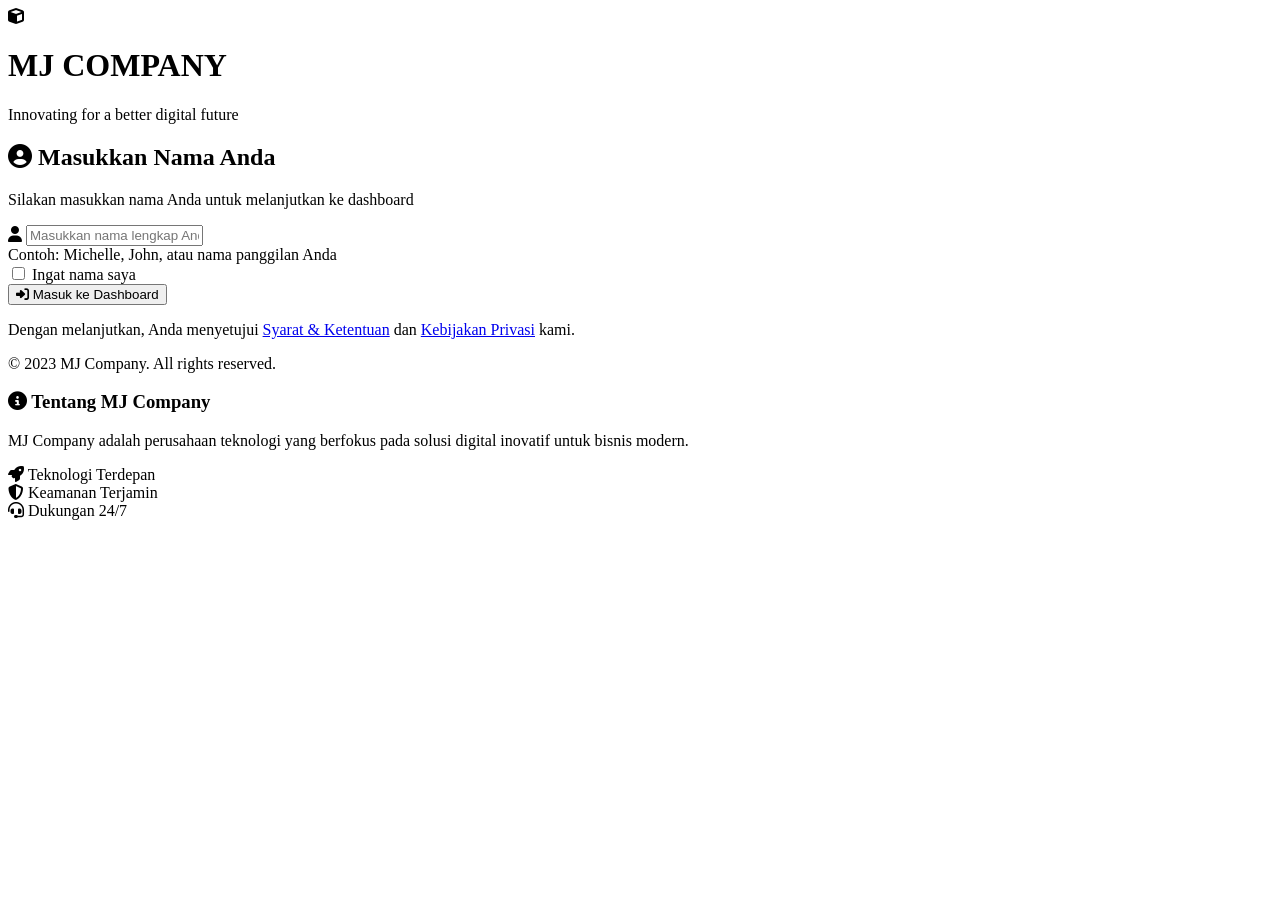
==== index.html @ e9b28d26 "first" ====
<!DOCTYPE html>
<html lang="id">
<head>
    <meta charset="UTF-8">
    <meta name="viewport" content="width=device-width, initial-scale=1.0">
    <title>MJ Company - Masuk</title>
    <link rel="stylesheet" href="https://cdnjs.cloudflare.com/ajax/libs/font-awesome/6.4.0/css/all.min.css">
    <link rel="stylesheet" href="css/style.css">
</head>
<body>
    <div class="login-container">
        <div class="login-background">
            <div class="floating-shapes">
                <div class="shape shape-1"></div>
                <div class="shape shape-2"></div>
                <div class="shape shape-3"></div>
                <div class="shape shape-4"></div>
            </div>
        </div>
        
        <div class="login-box">
            <div class="login-logo">
                <div class="logo-icon">
                    <div class="logo-animation">
                        <i class="fas fa-cube"></i>
                    </div>
                </div>
                <h1>MJ COMPANY</h1>
                <p class="tagline">Innovating for a better digital future</p>
            </div>
            
            <form id="loginForm" class="login-form">
                <div class="form-header">
                    <h2><i class="fas fa-user-circle"></i> Masukkan Nama Anda</h2>
                    <p>Silakan masukkan nama Anda untuk melanjutkan ke dashboard</p>
                </div>
                
                <div class="form-group">
                    <div class="input-with-icon">
                        <i class="fas fa-user"></i>
                        <input type="text" id="userName" placeholder="Masukkan nama lengkap Anda" required>
                    </div>
                    <div class="hint-text">Contoh: Michelle, John, atau nama panggilan Anda</div>
                    <div class="error-message" id="nameError"></div>
                </div>
                
                <div class="form-options">
                    <div class="checkbox-group">
                        <input type="checkbox" id="rememberName">
                        <label for="rememberName">Ingat nama saya</label>
                    </div>
                </div>
                
                <button type="submit" class="btn-login">
                    <i class="fas fa-sign-in-alt"></i> Masuk ke Dashboard
                </button>
                
                <div class="login-footer">
                    <p class="terms">
                        Dengan melanjutkan, Anda menyetujui <a href="#">Syarat & Ketentuan</a> dan <a href="#">Kebijakan Privasi</a> kami.
                    </p>
                    <p class="copyright">© 2023 MJ Company. All rights reserved.</p>
                </div>
            </form>
        </div>
        
        <div class="login-sidebar">
            <div class="sidebar-content">
                <h3><i class="fas fa-info-circle"></i> Tentang MJ Company</h3>
                <p>MJ Company adalah perusahaan teknologi yang berfokus pada solusi digital inovatif untuk bisnis modern.</p>
                
                <div class="features">
                    <div class="feature">
                        <i class="fas fa-rocket"></i>
                        <span>Teknologi Terdepan</span>
                    </div>
                    <div class="feature">
                        <i class="fas fa-shield-alt"></i>
                        <span>Keamanan Terjamin</span>
                    </div>
                    <div class="feature">
                        <i class="fas fa-headset"></i>
                        <span>Dukungan 24/7</span>
                    </div>
                </div>
            </div>
        </div>
    </div>

    <script src="js/script.js"></script>
</body>
</html>
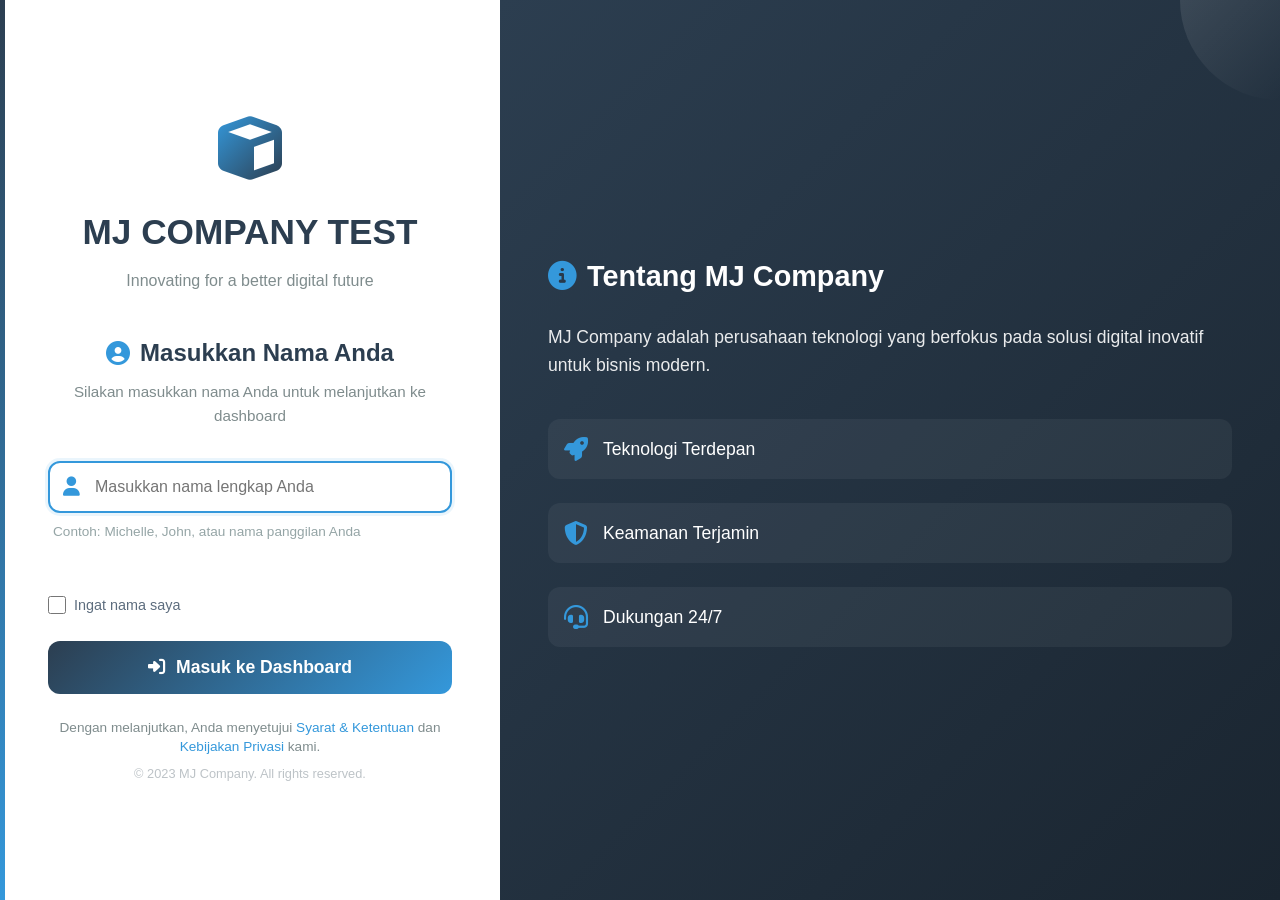
==== commit ec4ec250: "fix5" ====
--- a/index.html
+++ b/index.html
@@ -25,7 +25,7 @@
                         <i class="fas fa-cube"></i>
                     </div>
                 </div>
-                <h1>MJ COMPANY</h1>
+                <h1>MJ COMPANY TEST</h1>
                 <p class="tagline">Innovating for a better digital future</p>
             </div>
             
--- a/css/style.css
+++ b/css/style.css
@@ -0,0 +1,1251 @@
+/* ================================
+   RESET & VARIABLES
+   ================================ */
+:root {
+    --primary-color: #2c3e50;
+    --secondary-color: #3498db;
+    --accent-color: #e74c3c;
+    --light-color: #ecf0f1;
+    --dark-color: #2c3e50;
+    --shadow: 0 5px 15px rgba(0, 0, 0, 0.1);
+    --gradient: linear-gradient(135deg, #2c3e50 0%, #3498db 100%);
+    --border-radius: 12px;
+    --transition: all 0.3s ease;
+}
+
+* {
+    margin: 0;
+    padding: 0;
+    box-sizing: border-box;
+    font-family: 'Segoe UI', Tahoma, Geneva, Verdana, sans-serif;
+}
+
+body {
+    color: #333;
+    line-height: 1.6;
+    min-height: 100vh;
+    background-color: #f8f9fa;
+}
+
+/* ================================
+   UTILITIES
+   ================================ */
+.container {
+    max-width: 1200px;
+    margin: 0 auto;
+    padding: 0 2rem;
+}
+
+.btn {
+    display: inline-block;
+    background-color: var(--secondary-color);
+    color: white;
+    padding: 0.8rem 1.5rem;
+    border-radius: 8px;
+    text-decoration: none;
+    font-weight: 600;
+    border: none;
+    cursor: pointer;
+    transition: var(--transition);
+}
+
+.btn:hover {
+    background-color: #2980b9;
+    transform: translateY(-2px);
+}
+
+.animate {
+    animation: fadeIn 0.8s ease forwards;
+}
+
+.delay-1 { animation-delay: 0.2s; }
+.delay-2 { animation-delay: 0.4s; }
+.delay-3 { animation-delay: 0.6s; }
+
+@keyframes fadeIn {
+    from { opacity: 0; transform: translateY(20px); }
+    to { opacity: 1; transform: translateY(0); }
+}
+
+/* ================================
+   HEADER & NAVIGASI (UNTUK SEMUA HALAMAN)
+   ================================ */
+header {
+    background: var(--gradient);
+    color: white;
+    padding: 1rem 2rem;
+    box-shadow: var(--shadow);
+    position: sticky;
+    top: 0;
+    z-index: 1000;
+}
+
+.header-container {
+    display: flex;
+    justify-content: space-between;
+    align-items: center;
+    max-width: 1200px;
+    margin: 0 auto;
+}
+
+.logo {
+    display: flex;
+    align-items: center;
+    gap: 10px;
+    font-size: 1.8rem;
+    font-weight: bold;
+    text-decoration: none;
+    color: white;
+}
+
+.logo i {
+    color: #e74c3c;
+    font-size: 2.2rem;
+}
+
+nav ul {
+    display: flex;
+    list-style: none;
+    gap: 1.5rem;
+}
+
+nav a {
+    color: white;
+    text-decoration: none;
+    font-weight: 600;
+    padding: 0.5rem 1rem;
+    border-radius: 5px;
+    transition: var(--transition);
+}
+
+nav a:hover, nav a.active {
+    background-color: rgba(255, 255, 255, 0.2);
+    transform: translateY(-3px);
+}
+
+.highlight {
+    background-color: var(--accent-color);
+}
+
+.highlight:hover {
+    background-color: #c0392b;
+}
+
+.logout-btn {
+    background-color: #e74c3c !important;
+    margin-left: 10px;
+}
+
+.logout-btn:hover {
+    background-color: #c0392b !important;
+}
+
+/* ================================
+   FOOTER (UNTUK SEMUA HALAMAN)
+   ================================ */
+footer {
+    background-color: var(--primary-color);
+    color: white;
+    padding: 2rem;
+    text-align: center;
+    margin-top: 3rem;
+}
+
+.footer-content {
+    max-width: 1200px;
+    margin: 0 auto;
+    display: flex;
+    flex-direction: column;
+    align-items: center;
+    gap: 1.5rem;
+}
+
+.social-icons {
+    display: flex;
+    gap: 1rem;
+    margin: 1rem 0;
+}
+
+.social-icons a {
+    display: inline-flex;
+    align-items: center;
+    justify-content: center;
+    width: 40px;
+    height: 40px;
+    background-color: rgba(255, 255, 255, 0.1);
+    border-radius: 50%;
+    color: white;
+    text-decoration: none;
+    transition: var(--transition);
+}
+
+.social-icons a:hover {
+    background-color: var(--secondary-color);
+    transform: translateY(-5px);
+}
+
+/* ================================
+   HALAMAN LOGIN (INDEX.HTML)
+   ================================ */
+.login-container {
+    display: flex;
+    min-height: 100vh;
+    background: linear-gradient(135deg, #f5f7fa 0%, #e4e8f0 100%);
+    position: relative;
+}
+
+.login-background {
+    position: absolute;
+    width: 100%;
+    height: 100%;
+    z-index: 1;
+}
+
+.floating-shapes {
+    position: absolute;
+    width: 100%;
+    height: 100%;
+}
+
+.shape {
+    position: absolute;
+    border-radius: 50%;
+    background: linear-gradient(135deg, rgba(52, 152, 219, 0.1) 0%, rgba(41, 128, 185, 0.05) 100%);
+}
+
+.shape-1 {
+    width: 300px;
+    height: 300px;
+    top: -150px;
+    right: -100px;
+}
+
+.shape-2 {
+    width: 200px;
+    height: 200px;
+    bottom: 100px;
+    left: -50px;
+    background: linear-gradient(135deg, rgba(231, 76, 60, 0.1) 0%, rgba(192, 57, 43, 0.05) 100%);
+}
+
+.shape-3 {
+    width: 150px;
+    height: 150px;
+    top: 50%;
+    left: 10%;
+    background: linear-gradient(135deg, rgba(46, 204, 113, 0.1) 0%, rgba(39, 174, 96, 0.05) 100%);
+}
+
+.shape-4 {
+    width: 100px;
+    height: 100px;
+    bottom: 200px;
+    right: 20%;
+}
+
+.login-box {
+    flex: 1;
+    max-width: 500px;
+    background: white;
+    padding: 3rem;
+    z-index: 2;
+    display: flex;
+    flex-direction: column;
+    justify-content: center;
+    box-shadow: 0 0 40px rgba(0, 0, 0, 0.1);
+    position: relative;
+    overflow: hidden;
+}
+
+.login-box::before {
+    content: '';
+    position: absolute;
+    top: 0;
+    left: 0;
+    width: 5px;
+    height: 100%;
+    background: var(--gradient);
+}
+
+.login-logo {
+    text-align: center;
+    margin-bottom: 2.5rem;
+}
+
+.logo-icon {
+    margin-bottom: 1.5rem;
+}
+
+.logo-animation {
+    display: inline-block;
+    animation: float 3s ease-in-out infinite;
+}
+
+.logo-animation i {
+    font-size: 4rem;
+    color: var(--secondary-color);
+    background: linear-gradient(135deg, var(--secondary-color), var(--primary-color));
+    -webkit-background-clip: text;
+    -webkit-text-fill-color: transparent;
+    background-clip: text;
+}
+
+@keyframes float {
+    0%, 100% { transform: translateY(0); }
+    50% { transform: translateY(-10px); }
+}
+
+.login-logo h1 {
+    color: var(--primary-color);
+    font-size: 2.2rem;
+    margin-bottom: 0.5rem;
+    font-weight: 700;
+}
+
+.tagline {
+    color: #7f8c8d;
+    font-size: 1rem;
+    font-weight: 400;
+}
+
+.form-header {
+    margin-bottom: 2rem;
+    text-align: center;
+}
+
+.form-header h2 {
+    color: var(--primary-color);
+    font-size: 1.5rem;
+    margin-bottom: 0.5rem;
+    display: flex;
+    align-items: center;
+    justify-content: center;
+    gap: 10px;
+}
+
+.form-header h2 i {
+    color: var(--secondary-color);
+}
+
+.form-header p {
+    color: #7f8c8d;
+    font-size: 0.95rem;
+}
+
+.login-form .form-group {
+    margin-bottom: 1.5rem;
+}
+
+.input-with-icon {
+    position: relative;
+    display: flex;
+    align-items: center;
+    margin-bottom: 0.5rem;
+}
+
+.input-with-icon i {
+    position: absolute;
+    left: 15px;
+    color: var(--secondary-color);
+    font-size: 1.2rem;
+}
+
+.input-with-icon input {
+    width: 100%;
+    padding: 15px 15px 15px 45px;
+    border: 2px solid #e1e5eb;
+    border-radius: var(--border-radius);
+    font-size: 1rem;
+    transition: var(--transition);
+    background: #f8f9fa;
+}
+
+.input-with-icon input:focus {
+    border-color: var(--secondary-color);
+    outline: none;
+    box-shadow: 0 0 0 3px rgba(52, 152, 219, 0.1);
+    background: white;
+}
+
+.hint-text {
+    font-size: 0.85rem;
+    color: #95a5a6;
+    margin-bottom: 0.5rem;
+    padding-left: 5px;
+}
+
+.error-message {
+    color: var(--accent-color);
+    font-size: 0.85rem;
+    min-height: 1.2rem;
+    padding-left: 5px;
+}
+
+.form-options {
+    display: flex;
+    justify-content: space-between;
+    align-items: center;
+    margin-bottom: 1.5rem;
+}
+
+.checkbox-group {
+    display: flex;
+    align-items: center;
+    gap: 8px;
+}
+
+.checkbox-group input {
+    width: 18px;
+    height: 18px;
+    cursor: pointer;
+}
+
+.checkbox-group label {
+    color: #5d6d7e;
+    font-size: 0.9rem;
+    cursor: pointer;
+}
+
+.btn-login {
+    width: 100%;
+    padding: 16px;
+    background: var(--gradient);
+    color: white;
+    border: none;
+    border-radius: var(--border-radius);
+    font-size: 1.1rem;
+    font-weight: 600;
+    cursor: pointer;
+    transition: var(--transition);
+    display: flex;
+    align-items: center;
+    justify-content: center;
+    gap: 10px;
+    margin-bottom: 1.5rem;
+}
+
+.btn-login:hover {
+    transform: translateY(-2px);
+    box-shadow: 0 5px 15px rgba(52, 152, 219, 0.3);
+}
+
+.login-footer {
+    text-align: center;
+    margin-top: 1rem;
+}
+
+.terms {
+    color: #7f8c8d;
+    font-size: 0.85rem;
+    margin-bottom: 0.5rem;
+    line-height: 1.4;
+}
+
+.terms a {
+    color: var(--secondary-color);
+    text-decoration: none;
+}
+
+.terms a:hover {
+    text-decoration: underline;
+}
+
+.copyright {
+    color: #bdc3c7;
+    font-size: 0.8rem;
+}
+
+.login-sidebar {
+    flex: 1;
+    background: linear-gradient(135deg, var(--primary-color) 0%, #1a2530 100%);
+    color: white;
+    padding: 3rem;
+    display: flex;
+    flex-direction: column;
+    justify-content: center;
+    z-index: 2;
+    position: relative;
+    overflow: hidden;
+}
+
+.login-sidebar::before {
+    content: '';
+    position: absolute;
+    top: 0;
+    right: 0;
+    width: 100px;
+    height: 100px;
+    background: linear-gradient(135deg, rgba(255, 255, 255, 0.1) 0%, rgba(255, 255, 255, 0) 100%);
+    border-radius: 0 0 0 100%;
+}
+
+.sidebar-content h3 {
+    font-size: 1.8rem;
+    margin-bottom: 1.5rem;
+    display: flex;
+    align-items: center;
+    gap: 10px;
+}
+
+.sidebar-content h3 i {
+    color: var(--secondary-color);
+}
+
+.sidebar-content p {
+    font-size: 1.1rem;
+    line-height: 1.6;
+    margin-bottom: 2.5rem;
+    opacity: 0.9;
+}
+
+.features {
+    display: flex;
+    flex-direction: column;
+    gap: 1.5rem;
+}
+
+.feature {
+    display: flex;
+    align-items: center;
+    gap: 15px;
+    padding: 1rem;
+    background: rgba(255, 255, 255, 0.05);
+    border-radius: var(--border-radius);
+    transition: var(--transition);
+}
+
+.feature:hover {
+    background: rgba(255, 255, 255, 0.1);
+    transform: translateX(5px);
+}
+
+.feature i {
+    font-size: 1.5rem;
+    color: var(--secondary-color);
+}
+
+.feature span {
+    font-size: 1.1rem;
+    font-weight: 500;
+}
+
+/* ================================
+   HALAMAN WELCOME (WELCOME.HTML)
+   ================================ */
+.welcome-section {
+    background-color: white;
+    border-radius: var(--border-radius);
+    padding: 3rem;
+    box-shadow: var(--shadow);
+    margin: 2rem auto;
+    text-align: center;
+    position: relative;
+    overflow: hidden;
+    max-width: 1200px;
+}
+
+.welcome-section::before {
+    content: "";
+    position: absolute;
+    top: 0;
+    left: 0;
+    width: 100%;
+    height: 5px;
+    background: var(--gradient);
+}
+
+.welcome-section h1 {
+    font-size: 2.5rem;
+    color: var(--primary-color);
+    margin-bottom: 1rem;
+}
+
+.welcome-section p {
+    font-size: 1.2rem;
+    color: #666;
+    max-width: 800px;
+    margin: 0 auto 2rem;
+}
+
+.welcome-name {
+    color: var(--secondary-color);
+    font-weight: bold;
+    font-size: 1.4em;
+    animation: pulse 2s infinite;
+    display: inline-block;
+}
+
+@keyframes pulse {
+    0% { transform: scale(1); }
+    50% { transform: scale(1.05); }
+    100% { transform: scale(1); }
+}
+
+.profile-section {
+    display: grid;
+    grid-template-columns: repeat(auto-fit, minmax(300px, 1fr));
+    gap: 2rem;
+    margin-bottom: 2rem;
+    max-width: 1200px;
+    margin: 2rem auto;
+}
+
+.card {
+    background-color: white;
+    border-radius: var(--border-radius);
+    padding: 2rem;
+    box-shadow: var(--shadow);
+    transition: var(--transition);
+}
+
+.card:hover {
+    transform: translateY(-10px);
+    box-shadow: 0 15px 30px rgba(0, 0, 0, 0.15);
+}
+
+.card i {
+    font-size: 3rem;
+    color: var(--secondary-color);
+    margin-bottom: 1.5rem;
+}
+
+.card h3 {
+    color: var(--primary-color);
+    margin-bottom: 1rem;
+    font-size: 1.5rem;
+}
+
+.card p {
+    color: #666;
+    margin-bottom: 1.5rem;
+}
+
+/* ================================
+   HALAMAN PROFIL (PROFILE.HTML)
+   ================================ */
+.profile-hero {
+    background: linear-gradient(rgba(44, 62, 80, 0.9), rgba(52, 152, 219, 0.9)), 
+                url('https://images.unsplash.com/photo-1497366754035-f200968a6e72?ixlib=rb-1.2.1&auto=format&fit=crop&w=1600&q=80');
+    background-size: cover;
+    background-position: center;
+    color: white;
+    padding: 5rem 2rem;
+    text-align: center;
+    margin-bottom: 2rem;
+}
+
+.hero-content h1 {
+    font-size: 3rem;
+    margin-bottom: 1rem;
+}
+
+.hero-content p {
+    font-size: 1.2rem;
+    opacity: 0.9;
+}
+
+.about-card {
+    background: white;
+    border-radius: var(--border-radius);
+    padding: 2rem;
+    box-shadow: var(--shadow);
+    margin-bottom: 2rem;
+}
+
+.about-header {
+    display: flex;
+    align-items: center;
+    gap: 15px;
+    margin-bottom: 2rem;
+    color: var(--primary-color);
+}
+
+.about-header i {
+    font-size: 2.5rem;
+    color: var(--secondary-color);
+}
+
+.about-header h2 {
+    font-size: 2rem;
+}
+
+.about-content p {
+    font-size: 1.1rem;
+    line-height: 1.8;
+    margin-bottom: 2rem;
+    color: #555;
+}
+
+.stats {
+    display: grid;
+    grid-template-columns: repeat(auto-fit, minmax(150px, 1fr));
+    gap: 1.5rem;
+    margin-top: 2rem;
+}
+
+.stat-item {
+    text-align: center;
+    padding: 1.5rem;
+    background: var(--light-color);
+    border-radius: var(--border-radius);
+    transition: var(--transition);
+}
+
+.stat-item:hover {
+    transform: translateY(-5px);
+    background: var(--secondary-color);
+    color: white;
+}
+
+.stat-item h3 {
+    font-size: 2.5rem;
+    color: var(--secondary-color);
+    margin-bottom: 0.5rem;
+}
+
+.stat-item:hover h3 {
+    color: white;
+}
+
+.stat-item p {
+    font-size: 0.9rem;
+    margin: 0;
+    color: #666;
+}
+
+.stat-item:hover p {
+    color: white;
+}
+
+.vision-mission {
+    display: grid;
+    grid-template-columns: repeat(auto-fit, minmax(300px, 1fr));
+    gap: 2rem;
+    margin-bottom: 3rem;
+}
+
+.vision-card, .mission-card {
+    height: 100%;
+}
+
+.mission-card ul {
+    list-style: none;
+    padding-left: 0;
+}
+
+.mission-card li {
+    padding: 0.5rem 0;
+    padding-left: 1.5rem;
+    position: relative;
+}
+
+.mission-card li:before {
+    content: "✓";
+    position: absolute;
+    left: 0;
+    color: var(--secondary-color);
+    font-weight: bold;
+}
+
+.section-title {
+    text-align: center;
+    color: var(--primary-color);
+    margin-bottom: 2rem;
+    font-size: 2rem;
+}
+
+.team-grid {
+    display: grid;
+    grid-template-columns: repeat(auto-fit, minmax(250px, 1fr));
+    gap: 2rem;
+    margin-bottom: 3rem;
+}
+
+.team-card {
+    text-align: center;
+    padding: 2rem;
+    background: white;
+    border-radius: var(--border-radius);
+    box-shadow: var(--shadow);
+    transition: var(--transition);
+}
+
+.team-card:hover {
+    transform: translateY(-10px);
+}
+
+.team-img {
+    width: 100px;
+    height: 100px;
+    background: var(--light-color);
+    border-radius: 50%;
+    display: flex;
+    align-items: center;
+    justify-content: center;
+    margin: 0 auto 1rem;
+}
+
+.team-img i {
+    font-size: 3rem;
+    color: var(--secondary-color);
+}
+
+.team-card h3 {
+    color: var(--primary-color);
+    margin-bottom: 0.5rem;
+}
+
+.team-position {
+    color: var(--secondary-color);
+    font-weight: 600;
+    margin-bottom: 1rem;
+}
+
+.team-desc {
+    color: #666;
+    font-size: 0.9rem;
+}
+
+.banner-card {
+    background: white;
+    border-radius: var(--border-radius);
+    padding: 2rem;
+    box-shadow: var(--shadow);
+    margin-bottom: 2rem;
+}
+
+.banner-card h2 {
+    color: var(--primary-color);
+    text-align: center;
+    margin-bottom: 2rem;
+    font-size: 2rem;
+}
+
+.banner-gallery {
+    display: grid;
+    grid-template-columns: repeat(auto-fit, minmax(200px, 1fr));
+    gap: 1.5rem;
+}
+
+.gallery-item {
+    text-align: center;
+    padding: 2rem;
+    background: var(--light-color);
+    border-radius: var(--border-radius);
+    transition: var(--transition);
+}
+
+.gallery-item:hover {
+    background: var(--secondary-color);
+    transform: translateY(-5px);
+    color: white;
+}
+
+.gallery-item i {
+    font-size: 3rem;
+    margin-bottom: 1rem;
+    color: var(--secondary-color);
+}
+
+.gallery-item:hover i {
+    color: white;
+}
+
+.gallery-item p {
+    font-weight: 600;
+}
+
+/* Contact Page */
+.contact-hero {
+    background: linear-gradient(rgba(44, 62, 80, 0.9), rgba(52, 152, 219, 0.9)), 
+                url('https://images.unsplash.com/photo-1552664730-d307ca884978?ixlib=rb-1.2.1&auto=format&fit=crop&w=1600&q=80');
+    background-size: cover;
+    background-position: center;
+    color: white;
+    padding: 4rem 2rem;
+    text-align: center;
+    margin-bottom: 2rem;
+}
+
+.contact-hero h1 {
+    font-size: 2.5rem;
+    margin-bottom: 1rem;
+}
+
+.contact-hero p {
+    font-size: 1.2rem;
+    opacity: 0.9;
+}
+
+.contact-container {
+    display: grid;
+    grid-template-columns: 1fr 1.5fr;
+    gap: 3rem;
+    margin-bottom: 3rem;
+}
+
+.contact-info {
+    background: white;
+    border-radius: var(--border-radius);
+    padding: 2rem;
+    box-shadow: var(--shadow);
+    height: fit-content;
+}
+
+.contact-info h2 {
+    color: var(--primary-color);
+    margin-bottom: 1.5rem;
+    display: flex;
+    align-items: center;
+    gap: 10px;
+}
+
+.contact-info h2 i {
+    color: var(--secondary-color);
+}
+
+.info-item {
+    display: flex;
+    gap: 1rem;
+    margin-bottom: 1.5rem;
+    padding-bottom: 1.5rem;
+    border-bottom: 1px solid #eee;
+}
+
+.info-item:last-child {
+    border-bottom: none;
+    margin-bottom: 0;
+    padding-bottom: 0;
+}
+
+.info-item i {
+    color: var(--secondary-color);
+    font-size: 1.2rem;
+    margin-top: 5px;
+}
+
+.info-item h3 {
+    color: var(--primary-color);
+    margin-bottom: 0.5rem;
+    font-size: 1rem;
+}
+
+.info-item p {
+    color: #666;
+    line-height: 1.5;
+}
+
+.map-placeholder {
+    margin-top: 2rem;
+    padding-top: 2rem;
+    border-top: 1px solid #eee;
+    text-align: center;
+}
+
+.map-placeholder i {
+    font-size: 3rem;
+    color: var(--secondary-color);
+    margin-bottom: 1rem;
+}
+
+.map-placeholder p {
+    font-weight: 600;
+    margin-bottom: 1rem;
+    color: var(--primary-color);
+}
+
+.map-frame {
+    background: var(--light-color);
+    border-radius: var(--border-radius);
+    padding: 2rem;
+    height: 200px;
+    display: flex;
+    align-items: center;
+    justify-content: center;
+}
+
+.map-frame p {
+    color: #666;
+    font-weight: normal;
+}
+
+.map-frame i {
+    font-size: 2rem;
+    margin-right: 10px;
+}
+
+.contact-form {
+    background: white;
+    border-radius: var(--border-radius);
+    padding: 2rem;
+    box-shadow: var(--shadow);
+}
+
+.contact-form h2 {
+    color: var(--primary-color);
+    margin-bottom: 1.5rem;
+    display: flex;
+    align-items: center;
+    gap: 10px;
+}
+
+.contact-form h2 i {
+    color: var(--secondary-color);
+}
+
+.contact-form .form-group {
+    margin-bottom: 1.5rem;
+}
+
+.contact-form label {
+    display: block;
+    margin-bottom: 0.5rem;
+    color: var(--primary-color);
+    font-weight: 600;
+}
+
+.contact-form input,
+.contact-form select,
+.contact-form textarea {
+    width: 100%;
+    padding: 0.8rem 1rem;
+    border: 2px solid #e1e5eb;
+    border-radius: 8px;
+    font-size: 1rem;
+    transition: var(--transition);
+}
+
+.contact-form input:focus,
+.contact-form select:focus,
+.contact-form textarea:focus {
+    border-color: var(--secondary-color);
+    outline: none;
+    box-shadow: 0 0 0 3px rgba(52, 152, 219, 0.1);
+}
+
+.contact-form textarea {
+    resize: vertical;
+    min-height: 120px;
+}
+
+.form-result {
+    margin-top: 1.5rem;
+    padding: 1rem;
+    border-radius: var(--border-radius);
+    background: var(--light-color);
+    display: none;
+}
+
+.form-result.success {
+    display: block;
+    background: #d4edda;
+    color: #155724;
+    border: 1px solid #c3e6cb;
+}
+
+.form-result.error {
+    display: block;
+    background: #f8d7da;
+    color: #721c24;
+    border: 1px solid #f5c6cb;
+}
+
+.faq-section {
+    background: white;
+    border-radius: var(--border-radius);
+    padding: 2rem;
+    box-shadow: var(--shadow);
+    margin-bottom: 2rem;
+}
+
+.faq-section h2 {
+    color: var(--primary-color);
+    margin-bottom: 1.5rem;
+    display: flex;
+    align-items: center;
+    gap: 10px;
+}
+
+.faq-section h2 i {
+    color: var(--secondary-color);
+}
+
+.faq-item {
+    border: 1px solid #e1e5eb;
+    border-radius: 8px;
+    margin-bottom: 1rem;
+    overflow: hidden;
+}
+
+.faq-question {
+    padding: 1rem 1.5rem;
+    background: var(--light-color);
+    display: flex;
+    justify-content: space-between;
+    align-items: center;
+    cursor: pointer;
+    transition: var(--transition);
+}
+
+.faq-question:hover {
+    background: #e3f2fd;
+}
+
+.faq-question span {
+    font-weight: 600;
+    color: var(--primary-color);
+}
+
+.faq-question i {
+    color: var(--secondary-color);
+    transition: var(--transition);
+}
+
+.faq-question.active i {
+    transform: rotate(180deg);
+}
+
+.faq-answer {
+    padding: 0;
+    max-height: 0;
+    overflow: hidden;
+    transition: all 0.3s ease;
+}
+
+.faq-answer.open {
+    padding: 1rem 1.5rem;
+    max-height: 500px;
+}
+
+.faq-answer p {
+    color: #666;
+    line-height: 1.6;
+}
+
+/* ================================
+   RESPONSIF (UNTUK SEMUA HALAMAN)
+   ================================ */
+@media (max-width: 992px) {
+    .header-container {
+        flex-direction: column;
+        gap: 1rem;
+    }
+    
+    nav ul {
+        flex-wrap: wrap;
+        justify-content: center;
+    }
+    
+    .welcome-section {
+        padding: 2rem 1rem;
+    }
+    
+    .welcome-section h1 {
+        font-size: 2rem;
+    }
+    
+    /* Login responsif */
+    .login-container {
+        flex-direction: column;
+    }
+    
+    .login-box {
+        max-width: 100%;
+        padding: 2rem;
+    }
+    
+    .login-sidebar {
+        display: none;
+    }
+    
+    .shape-1, .shape-2, .shape-3, .shape-4 {
+        display: none;
+    }
+    
+    /* Contact responsif */
+    .contact-container {
+        grid-template-columns: 1fr;
+    }
+    
+    .profile-hero {
+        padding: 3rem 1rem;
+    }
+    
+    .hero-content h1 {
+        font-size: 2rem;
+    }
+}
+
+@media (max-width: 768px) {
+    .container {
+        padding: 0 1rem;
+    }
+    
+    .stats {
+        grid-template-columns: repeat(2, 1fr);
+    }
+    
+    .banner-gallery {
+        grid-template-columns: repeat(2, 1fr);
+    }
+    
+    .vision-mission {
+        grid-template-columns: 1fr;
+    }
+    
+    .team-grid {
+        grid-template-columns: 1fr;
+    }
+    
+    .profile-section {
+        grid-template-columns: 1fr;
+    }
+    
+    .contact-info,
+    .contact-form {
+        padding: 1.5rem;
+    }
+    
+    .contact-hero {
+        padding: 3rem 1rem;
+    }
+    
+    .contact-hero h1 {
+        font-size: 2rem;
+    }
+}
+
+@media (max-width: 480px) {
+    .login-box {
+        padding: 1.5rem;
+    }
+    
+    .login-logo h1 {
+        font-size: 1.8rem;
+    }
+    
+    .logo-animation i {
+        font-size: 3rem;
+    }
+    
+    .form-header h2 {
+        font-size: 1.3rem;
+    }
+    
+    nav ul {
+        gap: 0.5rem;
+    }
+    
+    nav a {
+        padding: 0.5rem;
+        font-size: 0.9rem;
+    }
+    
+    .stats {
+        grid-template-columns: 1fr;
+    }
+    
+    .banner-gallery {
+        grid-template-columns: 1fr;
+    }
+}
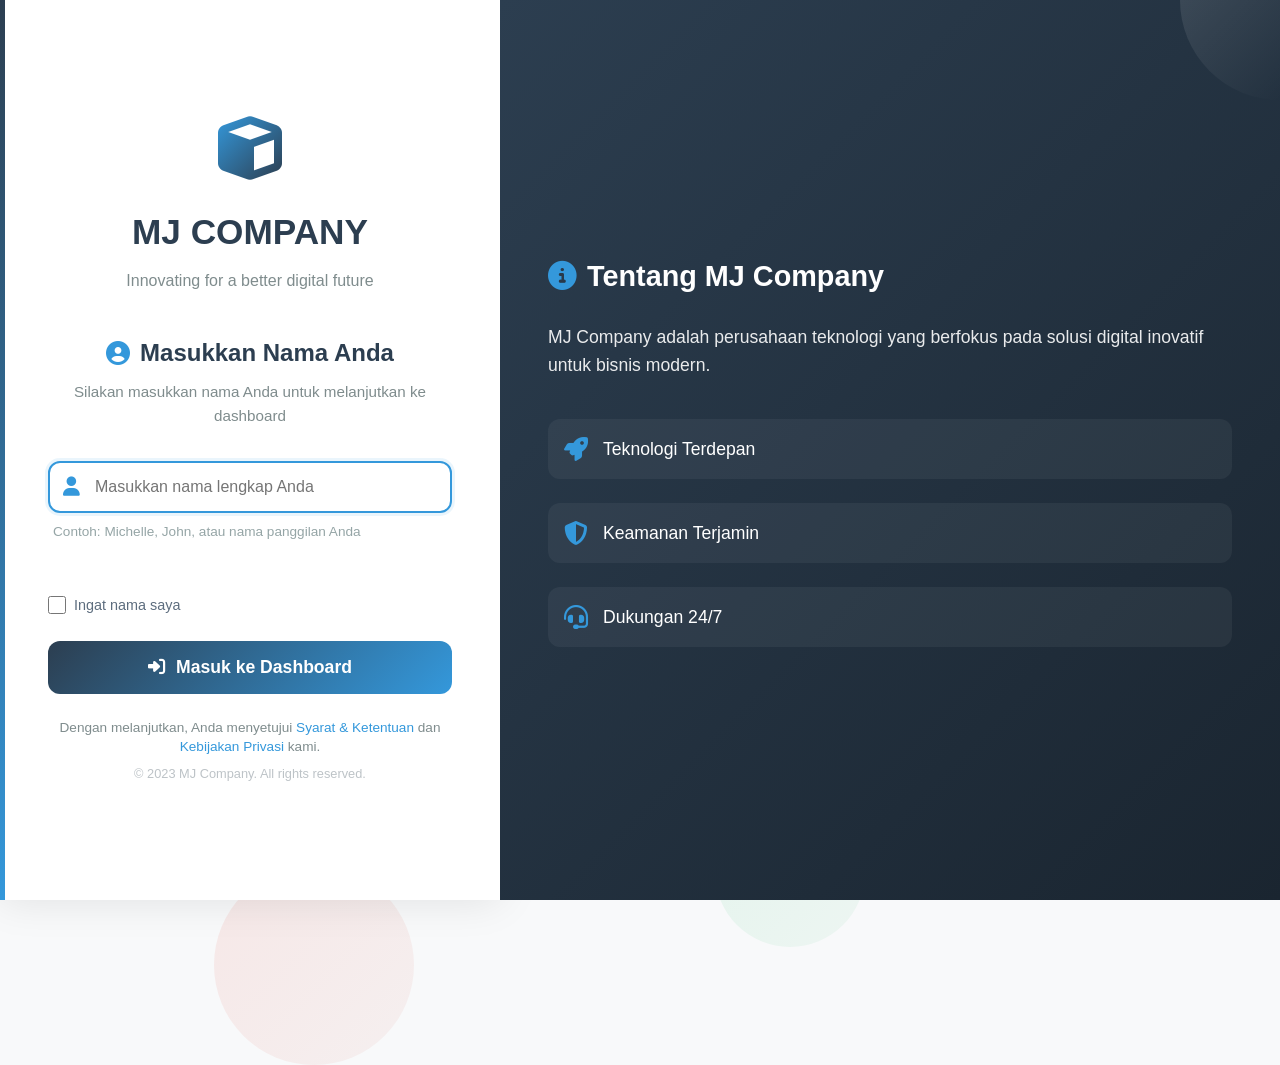
==== commit e87e0342: "fix5" ====
--- a/index.html
+++ b/index.html
@@ -25,7 +25,7 @@
                         <i class="fas fa-cube"></i>
                     </div>
                 </div>
-                <h1>MJ COMPANY TEST</h1>
+                <h1>MJ COMPANY</h1>
                 <p class="tagline">Innovating for a better digital future</p>
             </div>
             
